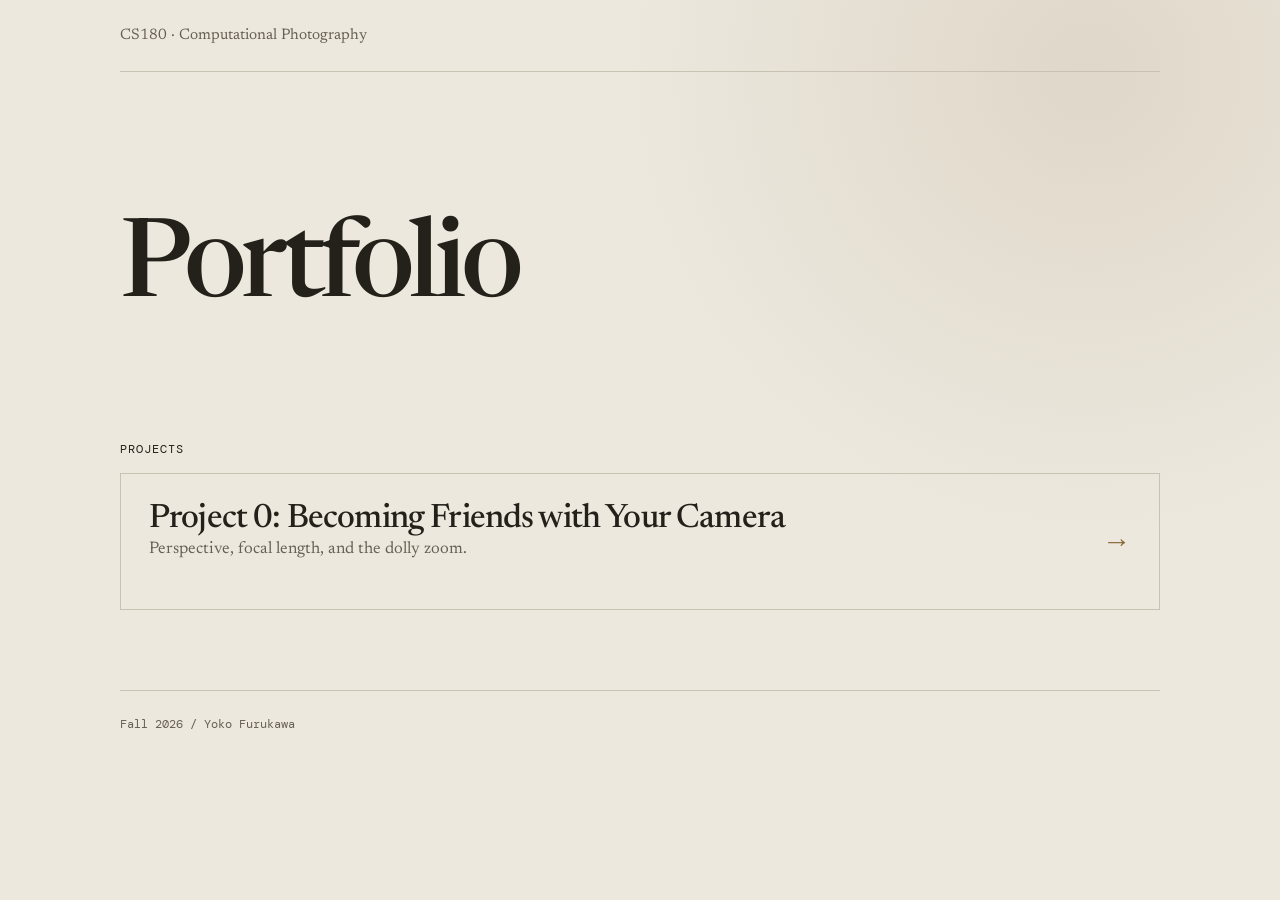
==== index.html @ 4b82f084 "initial commit for proj0" ====
<!DOCTYPE html>
<html lang="en">
<head>
    <meta charset="UTF-8">
    <meta name="viewport" content="width=device-width, initial-scale=1.0">
    <title>Yoko Furukawa — CS180 Portfolio</title>
    <link rel="stylesheet" href="style.css">
</head>
<body>
    <div class="site-shell">
        <header class="site-header">
            <p>CS180 · Computational Photography</p>
        </header>
        <main>
            <section class="intro" aria-labelledby="page-title">
                <h1 id="page-title">Portfolio</h1>
            </section>
            <section class="projects" aria-labelledby="projects-heading">
                <h2 class="projects-heading" id="projects-heading">Projects</h2>
                <a class="project-card" href="proj0/">
                    <span>
                        <h2>Project 0: Becoming Friends with Your Camera</h2>
                        <p>Perspective, focal length, and the dolly zoom.</p>
                    </span>
                    <span class="arrow" aria-hidden="true">→</span>
                </a>
            </section>
        </main>
        <footer>Fall 2026 / Yoko Furukawa</footer>
    </div>
</body>
</html>
---- style.css ----
@import url('https://fonts.googleapis.com/css2?family=DM+Mono:wght@400;500&family=Newsreader:opsz,wght@6..72,400;6..72,500;6..72,600&display=swap');

:root {
  --paper: #ece8de;
  --paper-dark: #e1dccf;
  --ink: #24201a;
  --muted: #665f53;
  --accent: #8a6a3c;
  --line: #c9c1b2;
}

* { box-sizing: border-box; }

body {
  min-height: 100vh;
  margin: 0;
  color: var(--ink);
  background: radial-gradient(circle at 85% 8%, rgba(138, 106, 60, .13), transparent 29rem), var(--paper);
  font-family: "Newsreader", Georgia, serif;
}

.site-shell { width: min(100% - 48px, 1040px); margin: 0 auto; }

.site-header {
  display: flex;
  justify-content: space-between;
  align-items: center;
  padding: 28px 0;
  border-bottom: 1px solid var(--line);
}

.monogram, .eyebrow, .project-number {
  font-family: "DM Mono", monospace;
  font-size: .73rem;
  letter-spacing: .08em;
  text-transform: uppercase;
}

.monogram, .eyebrow, .project-number { color: var(--accent); }
.site-header p { margin: 0; color: var(--muted); font-size: .95rem; }
main { padding: clamp(76px, 15vw, 148px) 0 80px; }
.intro { max-width: 650px; }
.eyebrow { margin: 0 0 18px; }

h1 {
  max-width: 10ch;
  margin: 0;
  font-size: clamp(3.3rem, 9vw, 6.8rem);
  font-weight: 500;
  line-height: .93;
  letter-spacing: -.05em;
}

.lede { max-width: 44ch; margin: 30px 0 0; color: var(--muted); font-size: clamp(1.2rem, 2.2vw, 1.48rem); line-height: 1.45; }
.projects { margin-top: clamp(70px, 12vw, 120px); }
.projects-heading { margin: 0 0 16px; font-family: "DM Mono", monospace; font-size: .73rem; font-weight: 400; letter-spacing: .08em; text-transform: uppercase; }

.project-card {
  display: grid;
  grid-template-columns: auto 1fr auto;
  gap: 24px;
  align-items: center;
  padding: 28px;
  border: 1px solid var(--line);
  color: inherit;
  text-decoration: none;
  transition: transform .2s ease, background-color .2s ease, border-color .2s ease;
}

.project-card:hover, .project-card:focus-visible { border-color: var(--accent); background: var(--paper-dark); outline: none; transform: translateY(-3px); }
.project-card h2 { margin: 0; font-size: clamp(1.55rem, 3vw, 2.1rem); font-weight: 500; letter-spacing: -.025em; }
.project-card p { grid-column: 2; margin: 5px 0 0; color: var(--muted); font-size: 1.05rem; }
.arrow { grid-column: 3; grid-row: 1 / span 2; color: var(--accent); font-family: Arial, sans-serif; font-size: 1.8rem; transition: transform .2s ease; }
.project-card:hover .arrow { transform: translateX(5px); }
footer { padding: 26px 0 34px; border-top: 1px solid var(--line); color: var(--muted); font-family: "DM Mono", monospace; font-size: .72rem; }

@media (max-width: 560px) {
  .site-shell { width: min(100% - 32px, 1040px); }
  .site-header { padding: 20px 0; }
  .site-header p { font-size: .82rem; }
  .project-card { gap: 14px; padding: 21px; }
}
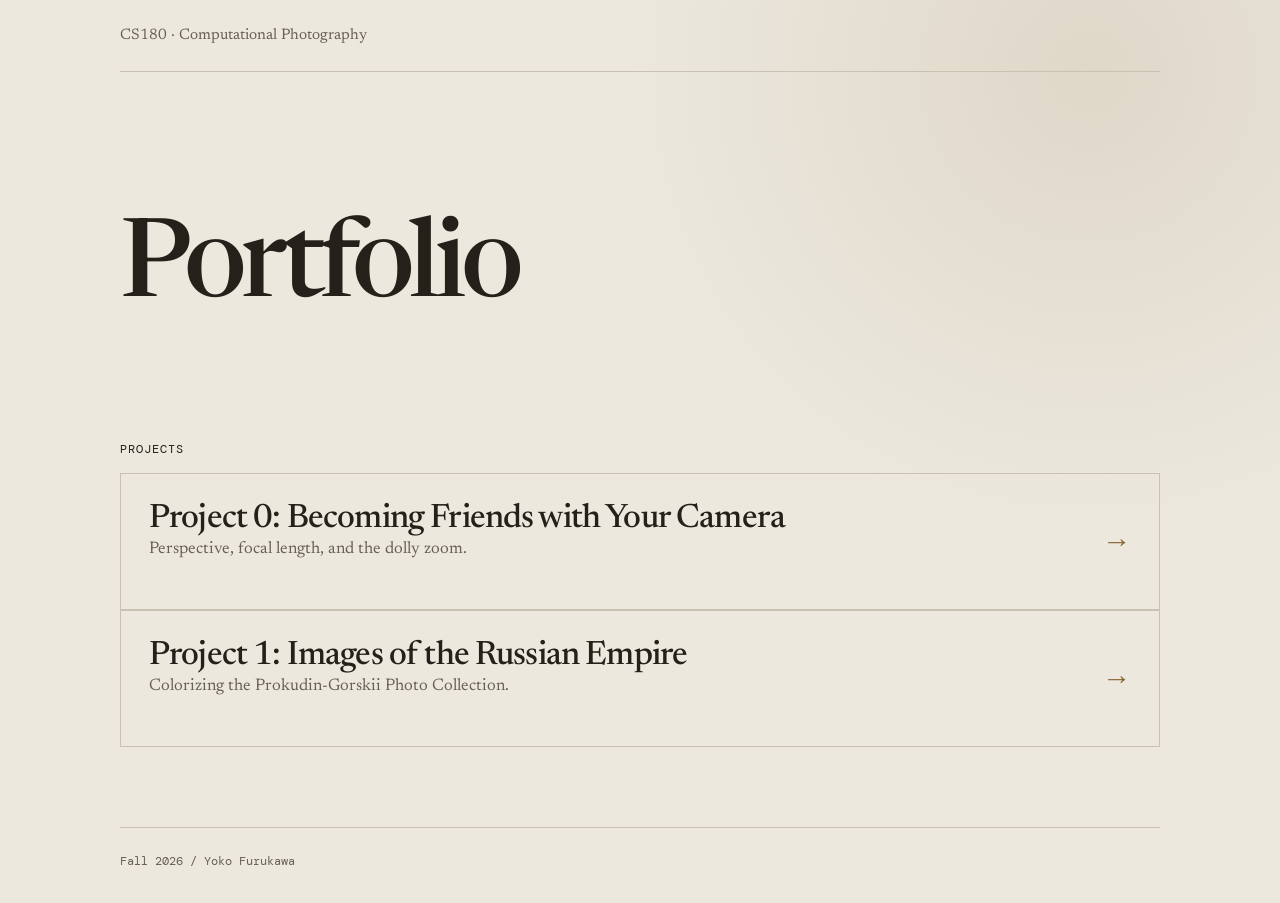
==== commit 3d657630: "hw1 initial commit" ====
--- a/index.html
+++ b/index.html
@@ -24,6 +24,13 @@
                     </span>
                     <span class="arrow" aria-hidden="true">→</span>
                 </a>
+                <a class="project-card" href="hw1/">
+                    <span>
+                        <h2>Project 1: Images of the Russian Empire</h2>
+                        <p>Colorizing the Prokudin-Gorskii Photo Collection.</p>
+                    </span>
+                    <span class="arrow" aria-hidden="true">→</span>
+                </a>
             </section>
         </main>
         <footer>Fall 2026 / Yoko Furukawa</footer>
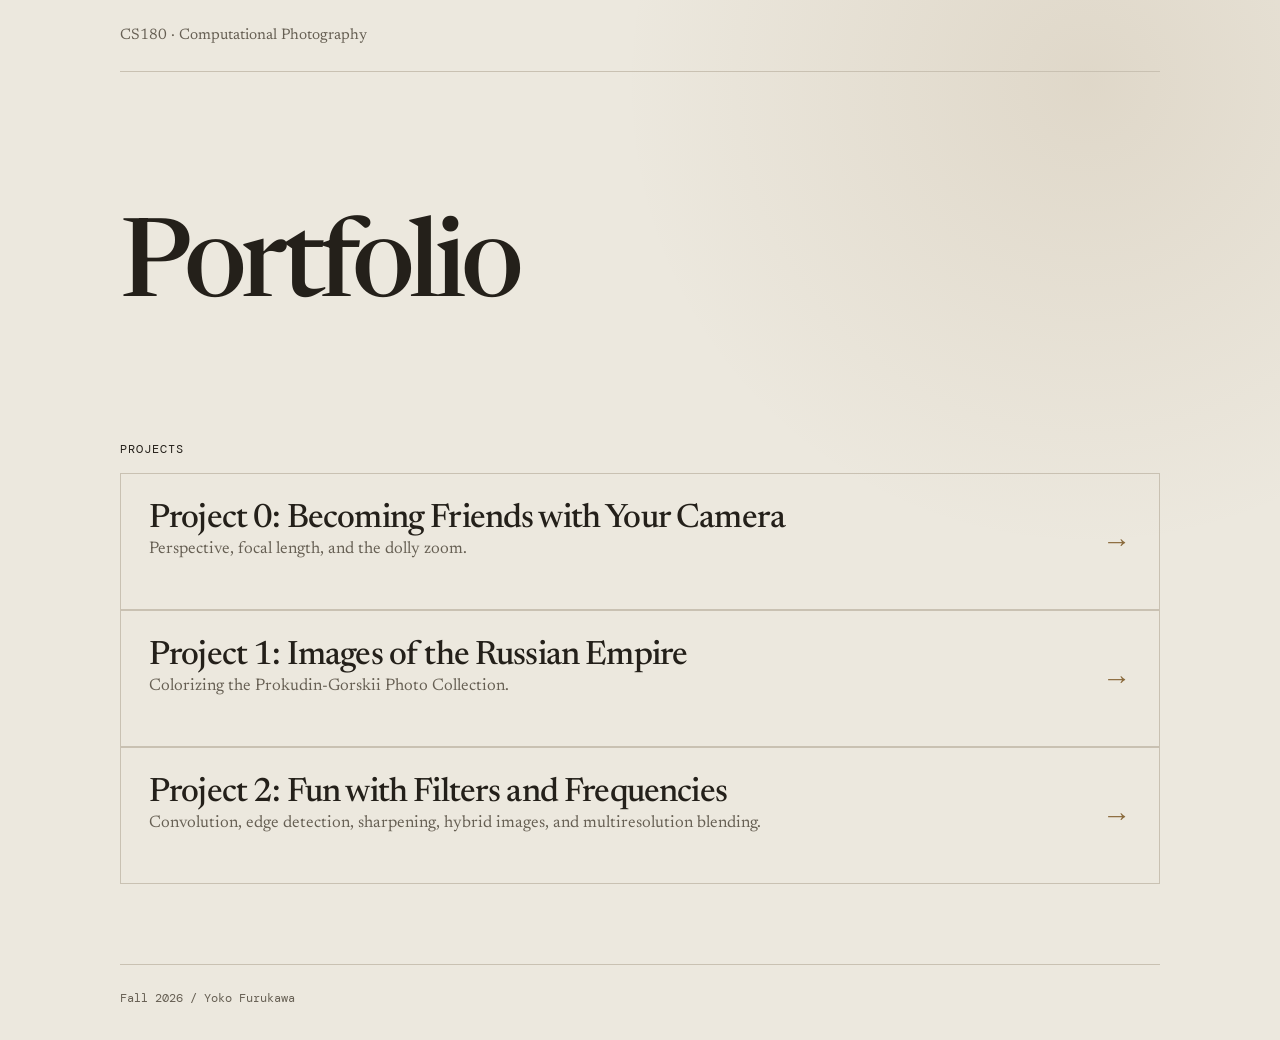
==== commit 6cee8eb5: "landing page has link to hw2" ====
--- a/index.html
+++ b/index.html
@@ -24,10 +24,17 @@
                     </span>
                     <span class="arrow" aria-hidden="true">→</span>
                 </a>
-                <a class="project-card" href="hw1/">
+                <a class="project-card" href="hw1/web/index.html">
                     <span>
                         <h2>Project 1: Images of the Russian Empire</h2>
                         <p>Colorizing the Prokudin-Gorskii Photo Collection.</p>
+                    </span>
+                    <span class="arrow" aria-hidden="true">→</span>
+                </a>
+                <a class="project-card" href="hw2/web/index.html">
+                    <span>
+                        <h2>Project 2: Fun with Filters and Frequencies</h2>
+                        <p>Convolution, edge detection, sharpening, hybrid images, and multiresolution blending.</p>
                     </span>
                     <span class="arrow" aria-hidden="true">→</span>
                 </a>
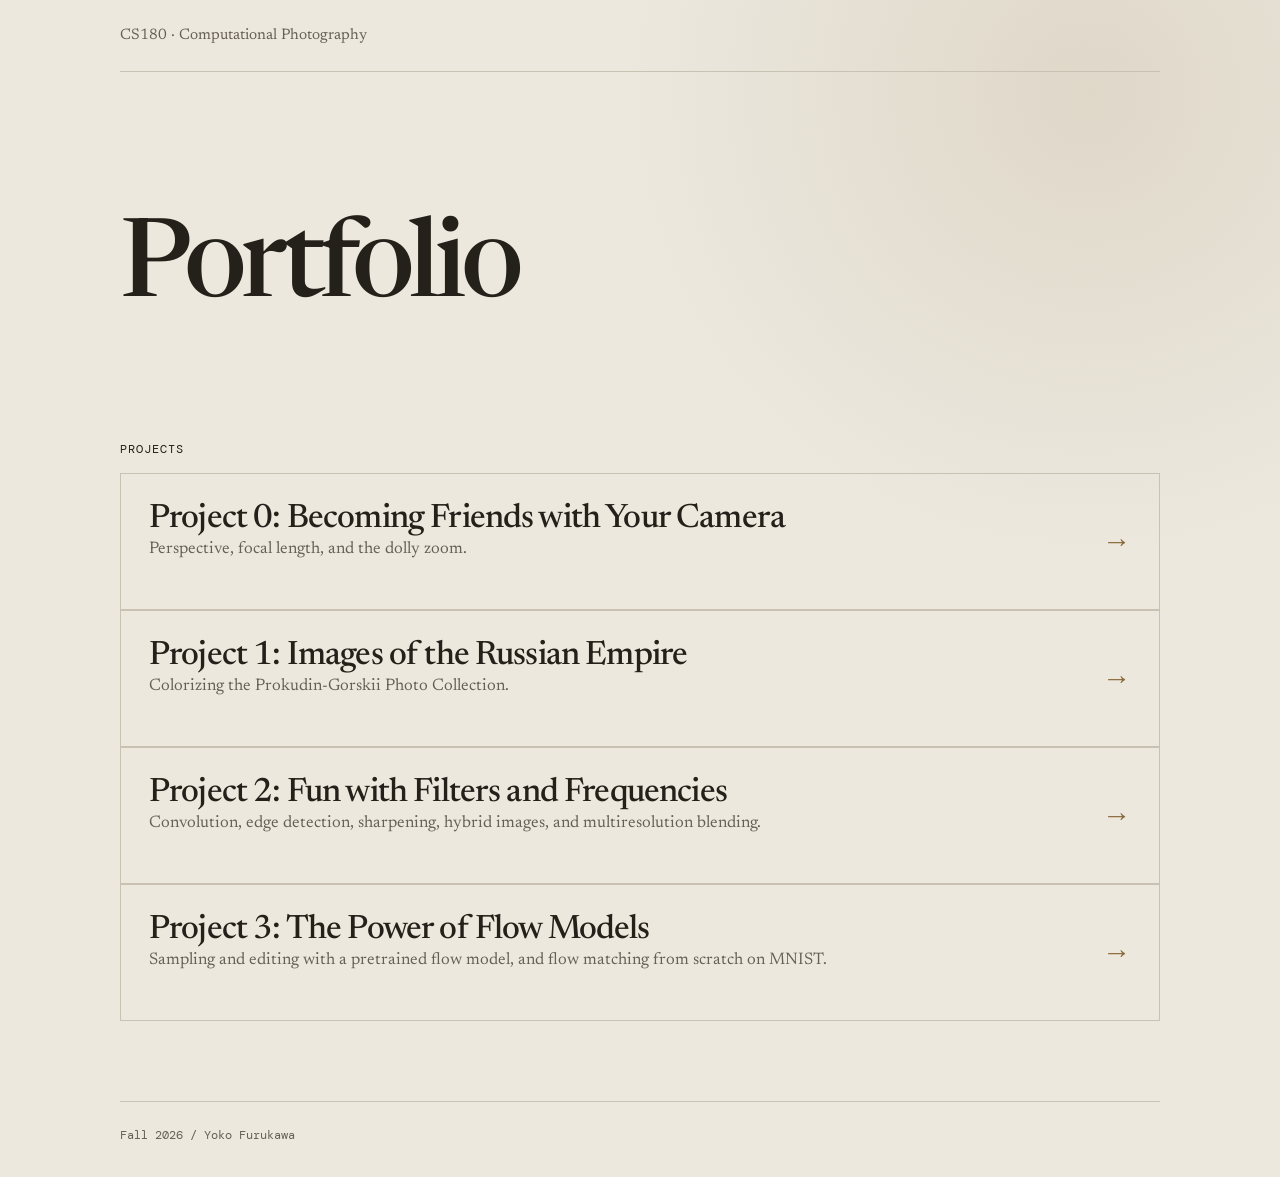
==== commit ba3e005b: "proj 4 ininitial commit" ====
--- a/index.html
+++ b/index.html
@@ -38,6 +38,13 @@
                     </span>
                     <span class="arrow" aria-hidden="true">→</span>
                 </a>
+                <a class="project-card" href="hw3/web/index.html">
+                    <span>
+                        <h2>Project 3: The Power of Flow Models</h2>
+                        <p>Sampling and editing with a pretrained flow model, and flow matching from scratch on MNIST.</p>
+                    </span>
+                    <span class="arrow" aria-hidden="true">→</span>
+                </a>
             </section>
         </main>
         <footer>Fall 2026 / Yoko Furukawa</footer>
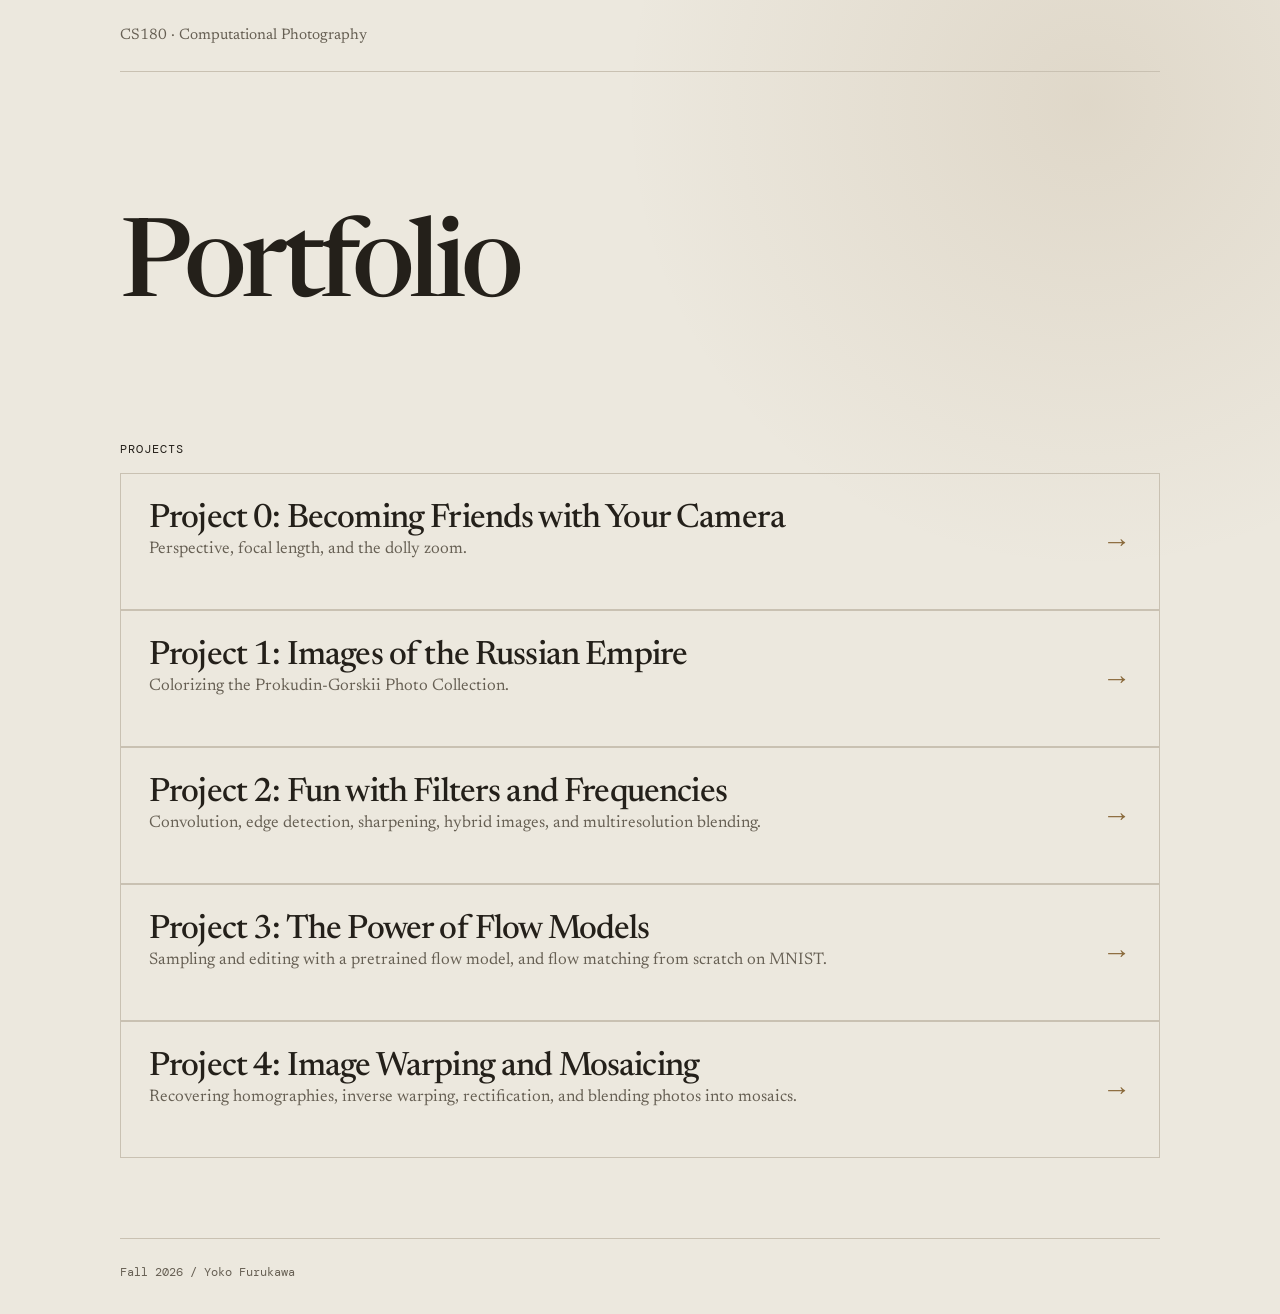
==== commit e605337a: "hw4 part b" ====
--- a/index.html
+++ b/index.html
@@ -45,6 +45,13 @@
                     </span>
                     <span class="arrow" aria-hidden="true">→</span>
                 </a>
+                <a class="project-card" href="hw4-1/web/index.html">
+                    <span>
+                        <h2>Project 4: Image Warping and Mosaicing</h2>
+                        <p>Recovering homographies, inverse warping, rectification, and blending photos into mosaics.</p>
+                    </span>
+                    <span class="arrow" aria-hidden="true">→</span>
+                </a>
             </section>
         </main>
         <footer>Fall 2026 / Yoko Furukawa</footer>
